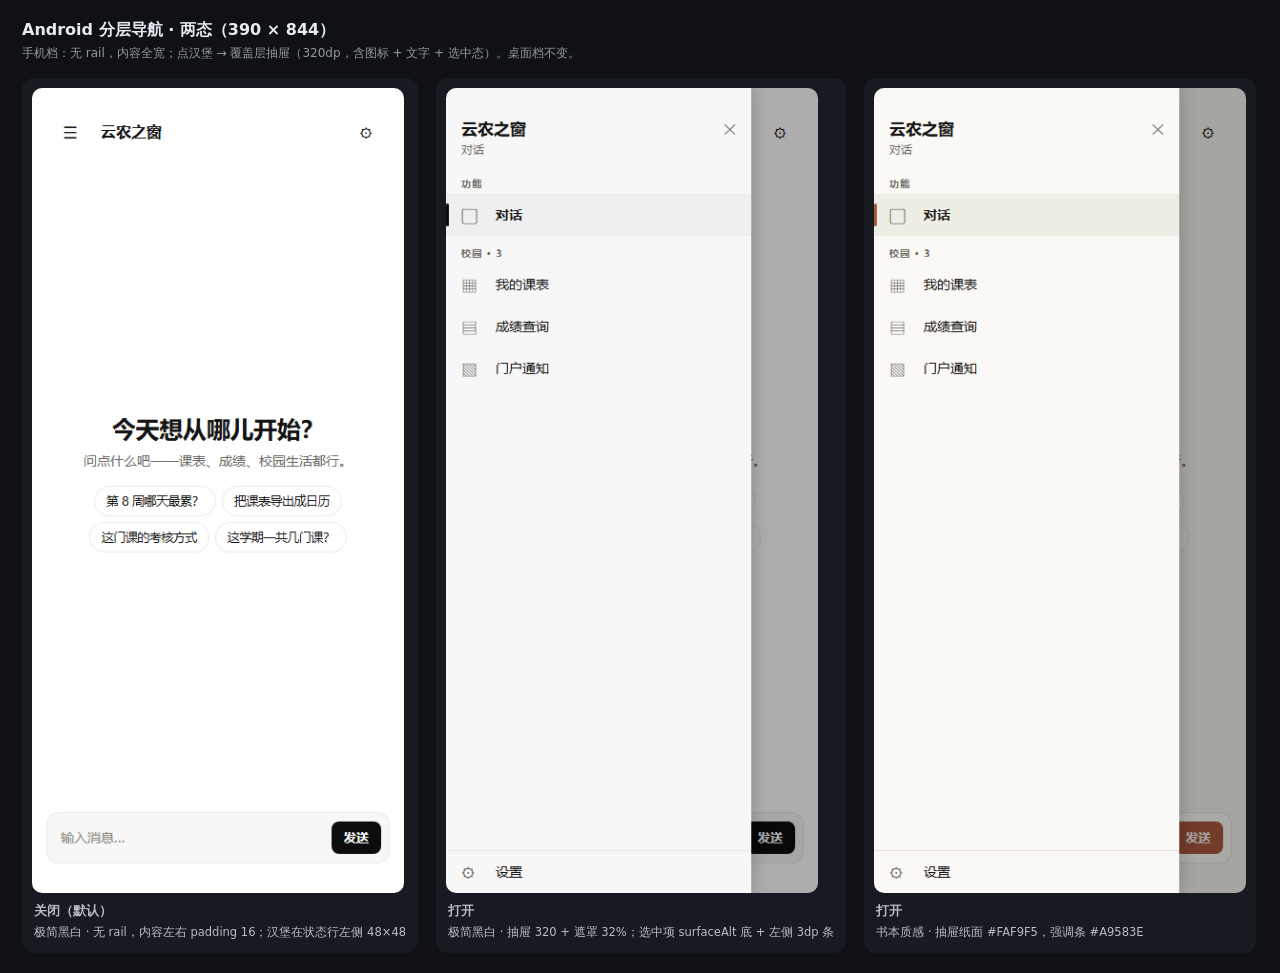
==== design/android-nav-mockups/preview.html @ ba13597c "design(android): 分层导航规格（手机无 rail + 全高抽屉 / 平板 rail 64 / 桌面平层）+ 视觉稿" ====
<!doctype html><html lang="zh-CN"><head><meta charset="utf-8"><title>Android 导航两态</title>
<style>
*{box-sizing:border-box}
html,body{margin:0;background:#0f1115;color:#e7ecf3;font-family:"Microsoft YaHei UI","Segoe UI",system-ui,sans-serif}
.wrap{padding:20px 22px}
h1{font-size:16px;margin:0 0 4px}
p.sub{font-size:12px;opacity:.62;margin:0 0 16px}
.row{display:flex;gap:18px;align-items:flex-start}
.cell{background:#171a20;border-radius:12px;padding:10px}
.cell img{display:block;width:372px;border-radius:10px}
.cap{font-size:11.5px;opacity:.78;margin:8px 2px 2px;line-height:1.6}
.cap b{display:block;font-size:12.5px;opacity:1;margin-bottom:2px}
</style></head><body><div class="wrap">
<h1>Android 分层导航 · 两态（390 × 844）</h1>
<p class="sub">手机档：无 rail，内容全宽；点汉堡 → 覆盖层抽屉（320dp，含图标 + 文字 + 选中态）。桌面档不变。</p>
<div class="row">
  <div class="cell"><img src="phone-closed-a.png"><div class="cap"><b>关闭（默认）</b>极简黑白 · 无 rail，内容左右 padding 16；汉堡在状态行左侧 48×48</div></div>
  <div class="cell"><img src="phone-open-a.png"><div class="cap"><b>打开</b>极简黑白 · 抽屉 320 + 遮罩 32%；选中项 surfaceAlt 底 + 左侧 3dp 条</div></div>
  <div class="cell"><img src="phone-open-c.png"><div class="cap"><b>打开</b>书本质感 · 抽屉纸面 #FAF9F5，强调条 #A9583E</div></div>
</div>
</div></body></html>
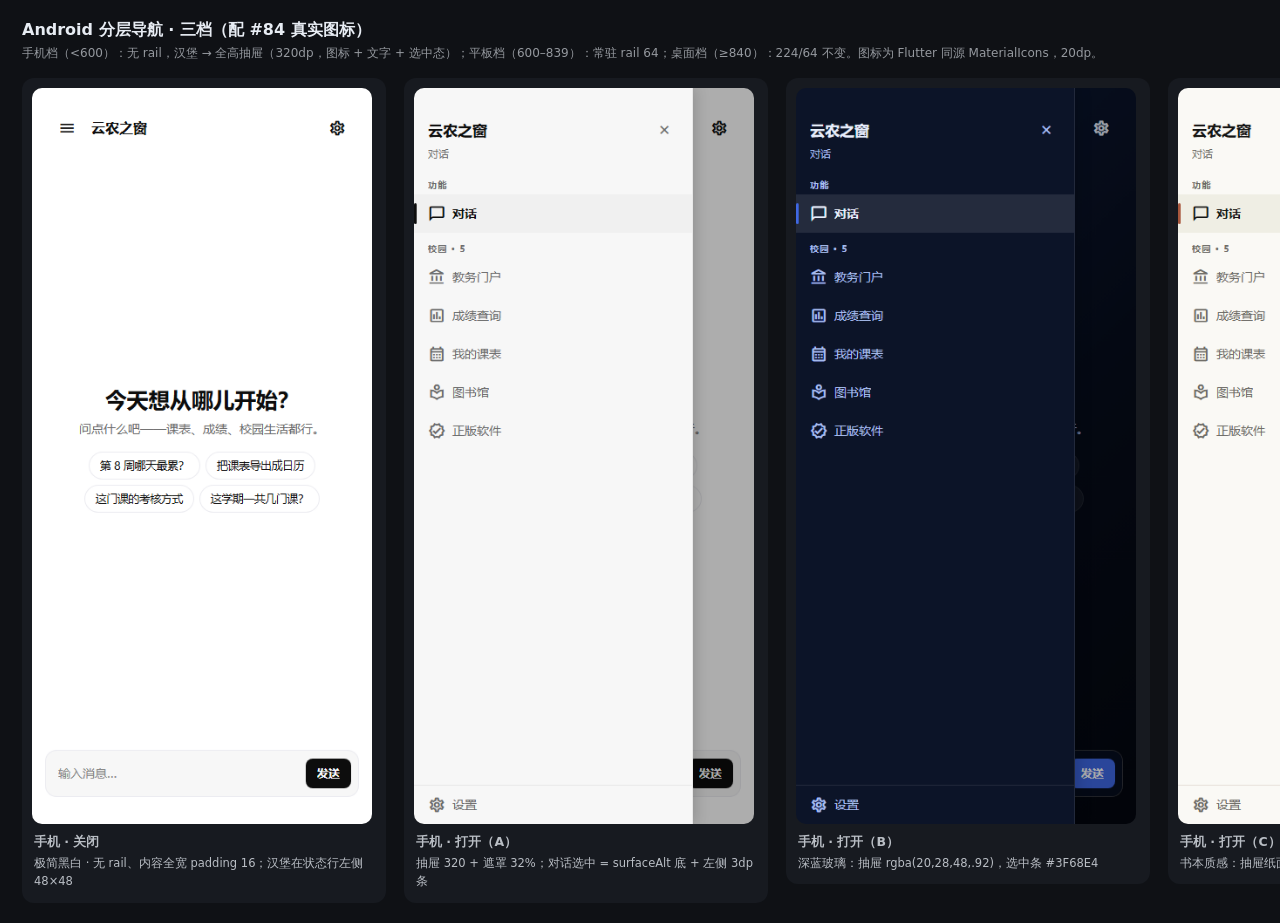
==== commit 57599f8a: "design(android): #84 导航图标定稿（9 语义槽位 / 20dp 描边 / 三主题 token 配色）+ #90 分层导航定稿补遗 - 新增 design/android-nav-i" ====
--- a/design/android-nav-mockups/preview.html
+++ b/design/android-nav-mockups/preview.html
@@ -1,4 +1,4 @@
-<!doctype html><html lang="zh-CN"><head><meta charset="utf-8"><title>Android 导航两态</title>
+<!doctype html><html lang="zh-CN"><head><meta charset="utf-8"><title>Android 导航 · 视觉稿总览</title>
 <style>
 *{box-sizing:border-box}
 html,body{margin:0;background:#0f1115;color:#e7ecf3;font-family:"Microsoft YaHei UI","Segoe UI",system-ui,sans-serif}
@@ -7,15 +7,16 @@
 p.sub{font-size:12px;opacity:.62;margin:0 0 16px}
 .row{display:flex;gap:18px;align-items:flex-start}
 .cell{background:#171a20;border-radius:12px;padding:10px}
-.cell img{display:block;width:372px;border-radius:10px}
-.cap{font-size:11.5px;opacity:.78;margin:8px 2px 2px;line-height:1.6}
+.cell img{display:block;width:340px;border-radius:10px}
+.cap{font-size:11.5px;opacity:.78;margin:8px 2px 2px;line-height:1.6;width:340px}
 .cap b{display:block;font-size:12.5px;opacity:1;margin-bottom:2px}
 </style></head><body><div class="wrap">
-<h1>Android 分层导航 · 两态（390 × 844）</h1>
-<p class="sub">手机档：无 rail，内容全宽；点汉堡 → 覆盖层抽屉（320dp，含图标 + 文字 + 选中态）。桌面档不变。</p>
+<h1>Android 分层导航 · 三档（配 #84 真实图标）</h1>
+<p class="sub">手机档（&lt;600）：无 rail，汉堡 → 全高抽屉（320dp，图标 + 文字 + 选中态）；平板档（600–839）：常驻 rail 64；桌面档（≥840）：224/64 不变。图标为 Flutter 同源 MaterialIcons，20dp。</p>
 <div class="row">
-  <div class="cell"><img src="phone-closed-a.png"><div class="cap"><b>关闭（默认）</b>极简黑白 · 无 rail，内容左右 padding 16；汉堡在状态行左侧 48×48</div></div>
-  <div class="cell"><img src="phone-open-a.png"><div class="cap"><b>打开</b>极简黑白 · 抽屉 320 + 遮罩 32%；选中项 surfaceAlt 底 + 左侧 3dp 条</div></div>
-  <div class="cell"><img src="phone-open-c.png"><div class="cap"><b>打开</b>书本质感 · 抽屉纸面 #FAF9F5，强调条 #A9583E</div></div>
+  <div class="cell"><img src="phone-closed-a.png"><div class="cap"><b>手机 · 关闭</b>极简黑白 · 无 rail、内容全宽 padding 16；汉堡在状态行左侧 48×48</div></div>
+  <div class="cell"><img src="phone-open-a.png"><div class="cap"><b>手机 · 打开（A）</b>抽屉 320 + 遮罩 32%；对话选中 = surfaceAlt 底 + 左侧 3dp 条</div></div>
+  <div class="cell"><img src="phone-open-b.png"><div class="cap"><b>手机 · 打开（B）</b>深蓝玻璃：抽屉 rgba(20,28,48,.92)，选中条 #3F68E4</div></div>
+  <div class="cell"><img src="phone-open-c.png"><div class="cap"><b>手机 · 打开（C）</b>书本质感：抽屉纸面 #FAF9F5，选中条 #A9583E</div></div>
 </div>
-</div></body></html>
+</div></body></html>
